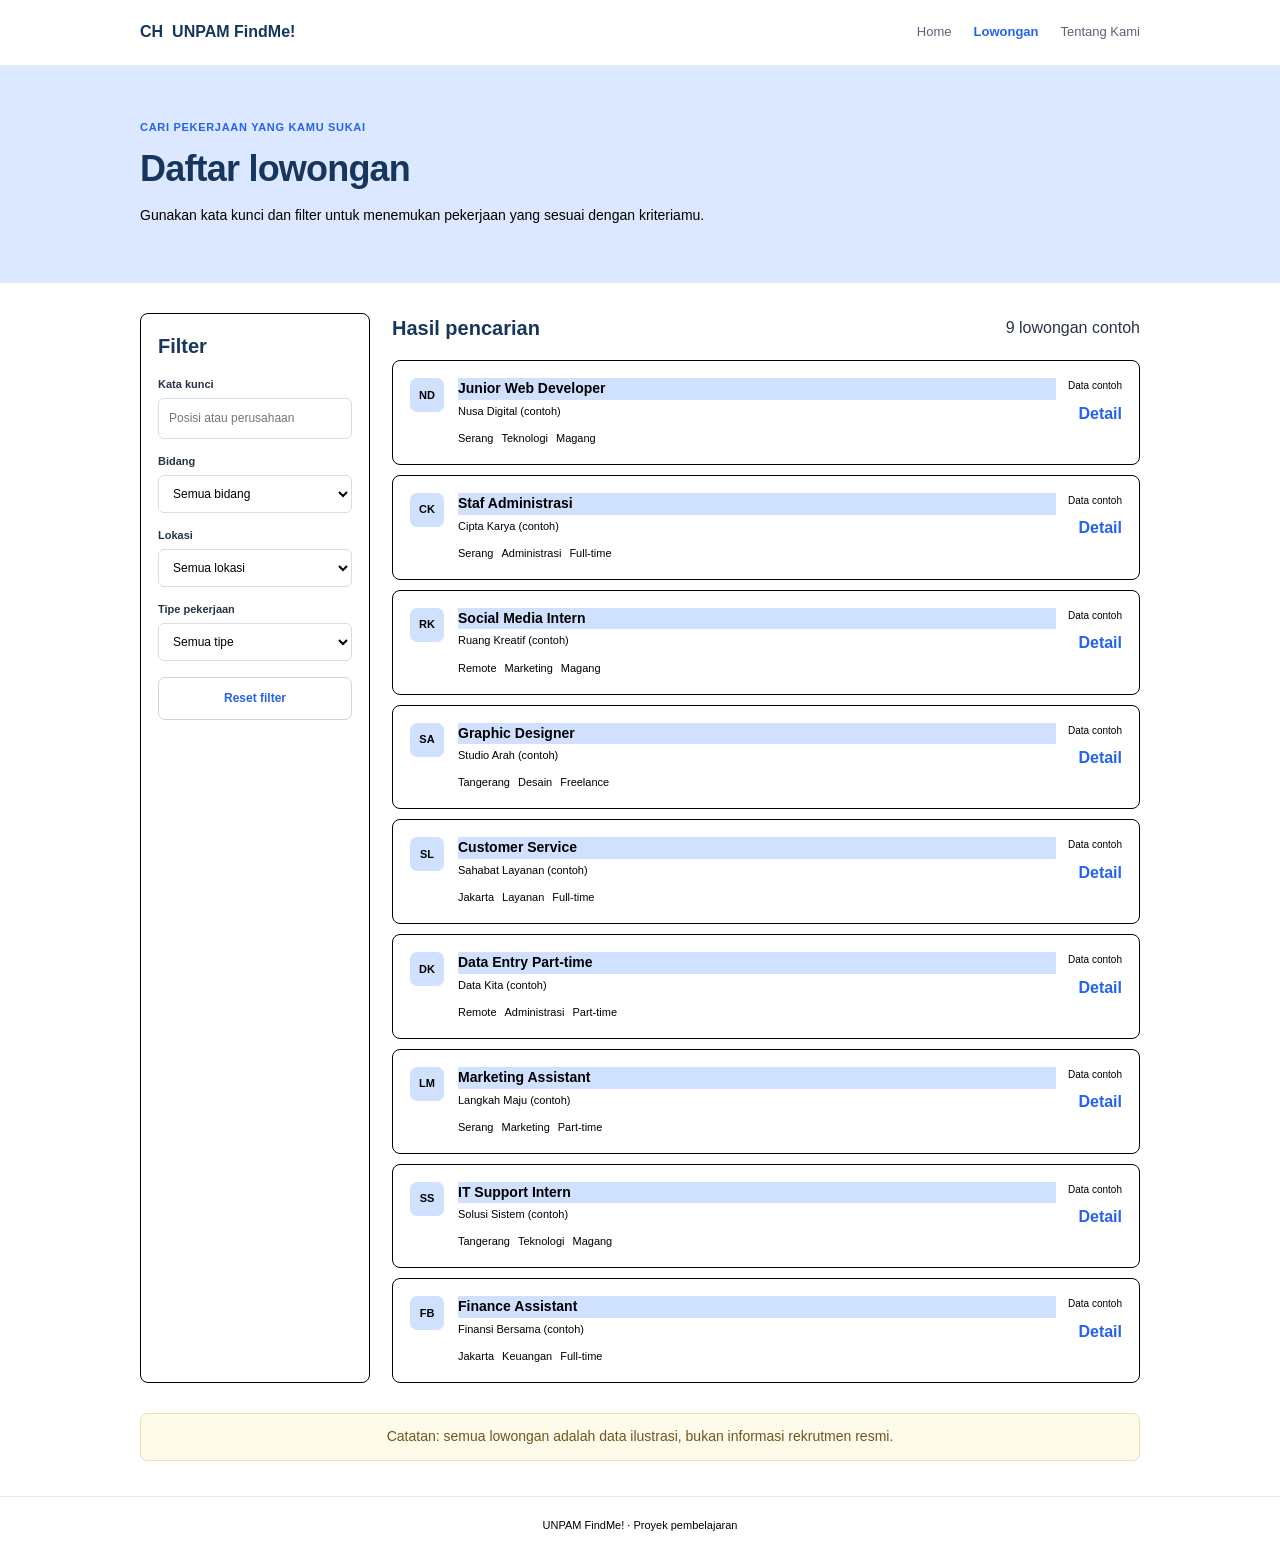
==== lowongan.html @ 4634889f "Add files via upload" ====
<!DOCTYPE html>
<html lang="id">
<head>
    <meta charset="UTF-8">
    <meta name="viewport" content="width=device-width, initial-scale=1.0">

    <title>Lowongan | UNPAM CareerHub</title>

    <!-- File CSS dan JavaScript -->
    <link rel="stylesheet" href="style.css">
    <script src="script.js" defer></script>
</head>

<body>
    <!-- Header dan Navigasi -->
    <header>
        <a class="brand" href="index.html">
            CH <span>UNPAM FindMe!</span>
        </a>

        <nav>
            <a href="index.html">Home</a>
            <a class="active" href="lowongan.html">Lowongan</a>
            <a href="tentang.html">Tentang Kami</a>
        </nav>
    </header>

    <main>
        <!-- Pengantar Halaman -->
        <section class="page-intro">
            <p class="eyebrow">CARI PEKERJAAN YANG KAMU SUKAI</p>

            <h1>Daftar lowongan</h1>

            <p>
                Gunakan kata kunci dan filter untuk menemukan
                pekerjaan yang sesuai dengan kriteriamu.
            </p>
        </section>

        <!-- Filter dan Hasil Pencarian -->
        <section class="layout">

            <!-- Panel Filter -->
            <aside class="filters">
                <h2>Filter</h2>

                <label for="keyword">Kata kunci</label>
                <input
                    type="text"
                    id="keyword"
                    placeholder="Posisi atau perusahaan"
                >

                <label for="category-filter">Bidang</label>
                <select id="category-filter">
                    <option value="">Semua bidang</option>
                    <option>Teknologi</option>
                    <option>Administrasi</option>
                    <option>Marketing</option>
                    <option>Desain</option>
                    <option>Keuangan</option>
                    <option>Layanan</option>
                </select>

                <label for="location-filter">Lokasi</label>
                <select id="location-filter">
                    <option value="">Semua lokasi</option>
                    <option>Serang</option>
                    <option>Tangerang</option>
                    <option>Jakarta</option>
                    <option>Remote</option>
                </select>

                <label for="type-filter">Tipe pekerjaan</label>
                <select id="type-filter">
                    <option value="">Semua tipe</option>
                    <option>Full-time</option>
                    <option>Part-time</option>
                    <option>Magang</option>
                    <option>Freelance</option>
                </select>

                <button
                    class="secondary"
                    id="reset-filters"
                    type="button"
                >
                    Reset filter
                </button>
            </aside>

            <!-- Daftar Hasil Pencarian -->
            <div>
                <div class="section-title">
                    <h2>Hasil pencarian</h2>
                    <span id="result-count"></span>
                </div>

                <!-- Lowongan ditampilkan melalui JavaScript -->
                <div id="job-results" class="job-list"></div>

                <!-- Pesan ketika hasil tidak ditemukan -->
                <div id="empty-state" class="empty" hidden>
                    <h3>Lowongan tidak ditemukan</h3>

                    <p>
                        Coba ubah kata kunci atau filter.
                    </p>

                    <button
                        id="empty-reset"
                        class="secondary"
                        type="button"
                    >
                        Reset filter
                    </button>
                </div>
            </div>
        </section>

        <!-- Catatan Informasi -->
        <p class="note warning">
            Catatan: semua lowongan adalah data ilustrasi,
            bukan informasi rekrutmen resmi.
        </p>
    </main>

    <!-- Footer -->
    <footer>
        UNPAM FindMe! · Proyek pembelajaran
    </footer>
</body>
</html>
---- style.css ----
/* Warna */

:root {
    --navy: #17365d;
    --blue: #2563eb;
    --text: #263445;
    --line: #e5e7eb;
    --soft: #f8fafc;
}


/* Basic Setting */

* {
    box-sizing: border-box;
}

body {
    margin: 0;
    font-family: Arial, sans-serif;
    color: var(--text);
    line-height: 1.55;
}

a {
    color: inherit;
    text-decoration: none;
}

button,
input,
select {
    font: inherit;
}

button {
    cursor: pointer;
}


/* Header dan Navigation */

header {
    min-height: 66px;
    display: flex;
    align-items: center;
    justify-content: space-between;
    gap: 20px;
    padding: 12px max(18px, calc((100vw - 1000px) / 2));
    border-bottom: 1px solid var(--line);
    background: white;
}

.brand {
    display: flex;
    align-items: center;
    gap: 9px;
    color: var(--navy);
    font-weight: 700;
}

.brand:first-letter {
    background: var(--navy);
    color: white;
}

nav {
    display: flex;
    gap: 22px;
    font-size: 13px;
    color: #596579;
}

nav a.active,
nav a:hover {
    color: var(--blue);
    font-weight: 700;
}


/* Header Section */

.header {
    padding: 62px max(18px, calc((100vw - 1000px) / 2));
    background: var(--soft);
}

.eyebrow {
    font-size: 11px;
    font-weight: 700;
    letter-spacing: 0.7px;
    color: var(--blue);
}

h1 {
    margin: 12px 0;
    color: var(--navy);
    font-size: clamp(32px, 4vw, 44px);
    line-height: 1.18;
    letter-spacing: -0.8px;
}

h1 span {
    color: var(--blue);
}

.intro,
.page-intro > p:last-child {
    max-width: 570px;
    color: black;
    font-size: 14px;
}


/* Form pencarian dan Button */

.search {
    display: flex;
    gap: 8px;
    max-width: 540px;
    margin-top: 22px;
}

.search input {
    flex: 1;
    min-width: 0;
    padding: 12px;
    border: 1px solid #d7dee8;
    border-radius: 7px;
    background: white;
}

.button,
button {
    padding: 11px 15px;
    border: 0;
    border-radius: 7px;
    background: var(--blue);
    color: rgb(255, 255, 255);
    font-size: 12px;
    font-weight: 700;
    background-color: #4a6fd5;
}

.button:hover,
button:hover {
    background: #1d4ed8;
}


/*Section dan Judul */

.section {
    width: min(1000px, calc(100% - 36px));
    margin: 38px auto;
}

.section-title {
    display: flex;
    align-items: center;
    justify-content: space-between;
    gap: 14px;
    margin-bottom: 16px;
}

.section-title h2,
.filters h2,
.about h2 {
    margin: 0;
    color: var(--navy);
    font-size: 20px;
}

.section-title > a {
    color: var(--blue);
    font-size: 12px;
    font-weight: 700;
}


/* Kategori Pekerjaan*/

.categories {
    display: grid;
    grid-template-columns: repeat(4, 1fr);
    gap: 12px;
}

.categories a {
    padding: 17px;
    border: 1px solid #8ea8ef;
    border-radius: 8px;
    font-size: 13px;
    font-weight: 700;
    color: rgb(4, 4, 45);
    background-color: rgb(223, 236, 255);
}

.categories a:hover {
    border-color: rgb(0, 13, 86);
}


/* Lowongan Pekerjaan */

.job-grid {
    display: grid;
    grid-template-columns: repeat(3, 1fr);
    gap: 12px;
}

.job-card,
.job-row,
.filters,
.about {
    padding: 17px;
    border: 1px solid #000;
    border-radius: 8px;
}

.job-card h3,
.job-row h3 {
    margin: 12px 0 3px;
    font-size: 14px;
    color: black;
    background-color: #d0e1ff;
}

.company-name {
    margin: 0;
    color: black;
    font-size: 11px;
}

.job-meta {
    display: flex;
    flex-wrap: wrap;
    gap: 8px;
    margin: 10px 0;
    color: black;
    font-size: 11px;
}

.job-card-bottom {
    display: flex;
    justify-content: space-between;
    gap: 8px;
    padding-top: 10px;
    border-top: 1px solid var(--line);
    font-size: 11px;
}

.job-card-bottom a,
.job-row-side a {
    color: var(--blue);
    font-weight: 700;
}


/* Identitas Perusahaan dan Badge */

.company-mark {
    display: inline-grid;
    place-items: center;
    width: 34px;
    height: 34px;
    background: #d0e1ff;
    color: black;
    border-radius: 7px;
    font-size: 11px;
    font-weight: 700;
    
}

.job-badge {
    float: right;
    padding: 4px 7px;
    background: var(--soft);
    border-radius: 5px;
    font-size: 10px;
}


/* Catatan di Bawah Kartu */

.note {
    text-align: center;
    margin-top: 16px;
    font-size: 14px;
    background: #fffbeb;
    border: 1px solid #f3dfaa;
    border-radius: 8px;
    color: #71551f;
}

.warning {
    width: min(1000px, calc(100% - 36px));
    margin: 0 auto 35px;
    padding: 12px;
    background: #fffbeb;
    border: 1px solid #f3dfaa;
    border-radius: 7px;
    color: #71551f;
}


/* Halaman Lowongan atau Detail Lowongan*/

.page-intro {
    padding: 42px max(18px, calc((100vw - 1000px) / 2));
    background: #dbe8ff;
    border-bottom: 1px solid var(--line);
}

.page-intro h1 {
    font-size: 36px;
}


/* Layout Filter dan Hasil Pencarian */

.layout {
    display: grid;
    grid-template-columns: 230px 1fr;
    gap: 22px;
    width: min(1000px, calc(100% - 36px));
    margin: 30px auto;
}


/* Form Filter */

.filters label {
    display: block;
    margin: 14px 0 5px;
    font-size: 11px;
    font-weight: 700;
}

.filters input,
.filters select {
    width: 100%;
    padding: 10px;
    border: 1px solid #d7dee8;
    border-radius: 6px;
    background: white;
    font-size: 12px;
}

.filters .secondary {
    width: 100%;
    margin-top: 16px;
    background: #fff;
    color: var(--blue);
    border: 1px solid #cbd5e1;
}


/* Daftar Hasil Lowongan*/

.job-list {
    display: grid;
    gap: 10px;
}

.job-row {
    display: grid;
    grid-template-columns: 36px 1fr auto;
    gap: 12px;
}

.job-row h3 {
    margin: 0 0 3px;
}

.job-row .job-meta {
    margin-bottom: 0;
}

.job-row-side {
    display: flex;
    flex-direction: column;
    align-items: end;
    gap: 8px;
}

.job-row-side small {
    font-size: 10px;
    color: black;
}


/*Jika Hasil Kosong*/

.empty {
    padding: 25px;
    text-align: center;
    border: 1px dashed #cbd5e1;
    border-radius: 8px;
}

.empty[hidden] {
    display: none;
}

.empty h3 {
    margin-bottom: 4px;
    color: var(--navy);
}

.empty p {
    font-size: 12px;
    color: black;
}


/* Halaman Tentang Kami */

.about {
    width: min(800px, calc(100% - 36px));
    margin: 32px auto 55px;
    padding: 25px;
}

.about h2 {
    margin: 22px 0 8px;
    font-size: 18px;
}

.about h2:first-child {
    margin-top: 0;
}

.about p,
.about li {
    font-size: 13px;
    color: black;
}

.about li {
    margin: 6px 0;
}


/* Footer */

footer {
    padding: 20px;
    text-align: center;
    border-top: 1px solid var(--line);
    color: black;
    font-size: 11px;
}


/* Responsive */

@media (max-width: 650px) {
    header {
        padding: 12px 16px;
        flex-wrap: wrap;
    }

    nav {
        gap: 14px;
        font-size: 12px;
    }

    .header {
        padding: 40px 18px;
    }

    .search {
        flex-direction: column;
    }

    .categories,
    .job-grid {
        grid-template-columns: repeat(2, 1fr);
    }

    .layout {
        grid-template-columns: 1fr;
    }

    .job-row {
        grid-template-columns: 34px 1fr;
    }

    .job-row-side {
        grid-column: 1 / -1;
        flex-direction: row;
        justify-content: space-between;
        align-items: center;
        padding-top: 9px;
        border-top: 1px solid var(--line);
    }

    .page-intro {
        padding: 35px 18px;
    }

    .page-intro h1 {
        font-size: 31px;
    }

    .about {
        padding: 18px;
    }
}


/* Responsive untuk Ponsel Kecil */

@media (max-width: 390px) {
    nav {
        width: 100%;
        justify-content: space-between;
    }

    .categories,
    .job-grid {
        grid-template-columns: 1fr;
    }
}
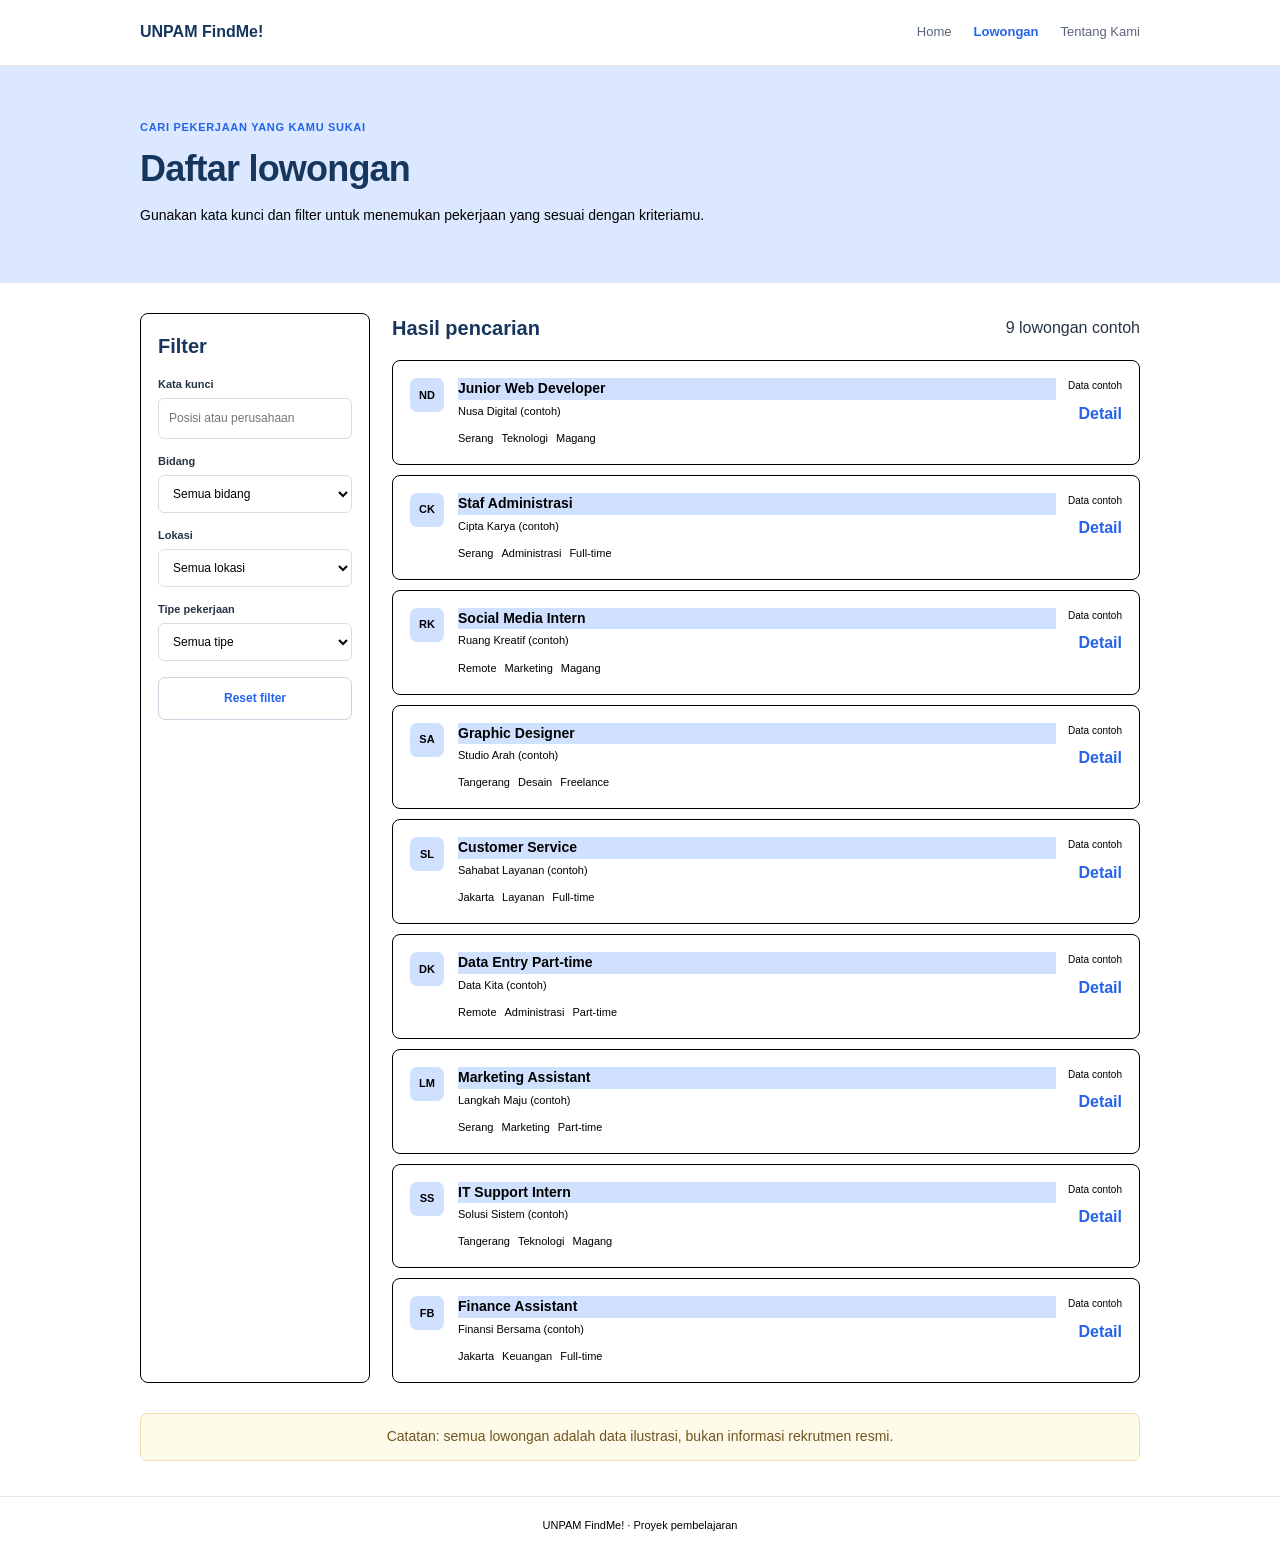
==== commit 69c7bf7a: "Add files via upload" ====
--- a/lowongan.html
+++ b/lowongan.html
@@ -4,7 +4,7 @@
     <meta charset="UTF-8">
     <meta name="viewport" content="width=device-width, initial-scale=1.0">
 
-    <title>Lowongan | UNPAM CareerHub</title>
+    <title>Lowongan | UNPAM FindMe!</title>
 
     <!-- File CSS dan JavaScript -->
     <link rel="stylesheet" href="style.css">
@@ -15,7 +15,7 @@
     <!-- Header dan Navigasi -->
     <header>
         <a class="brand" href="index.html">
-            CH <span>UNPAM FindMe!</span>
+            <span>UNPAM FindMe!</span>
         </a>
 
         <nav>
